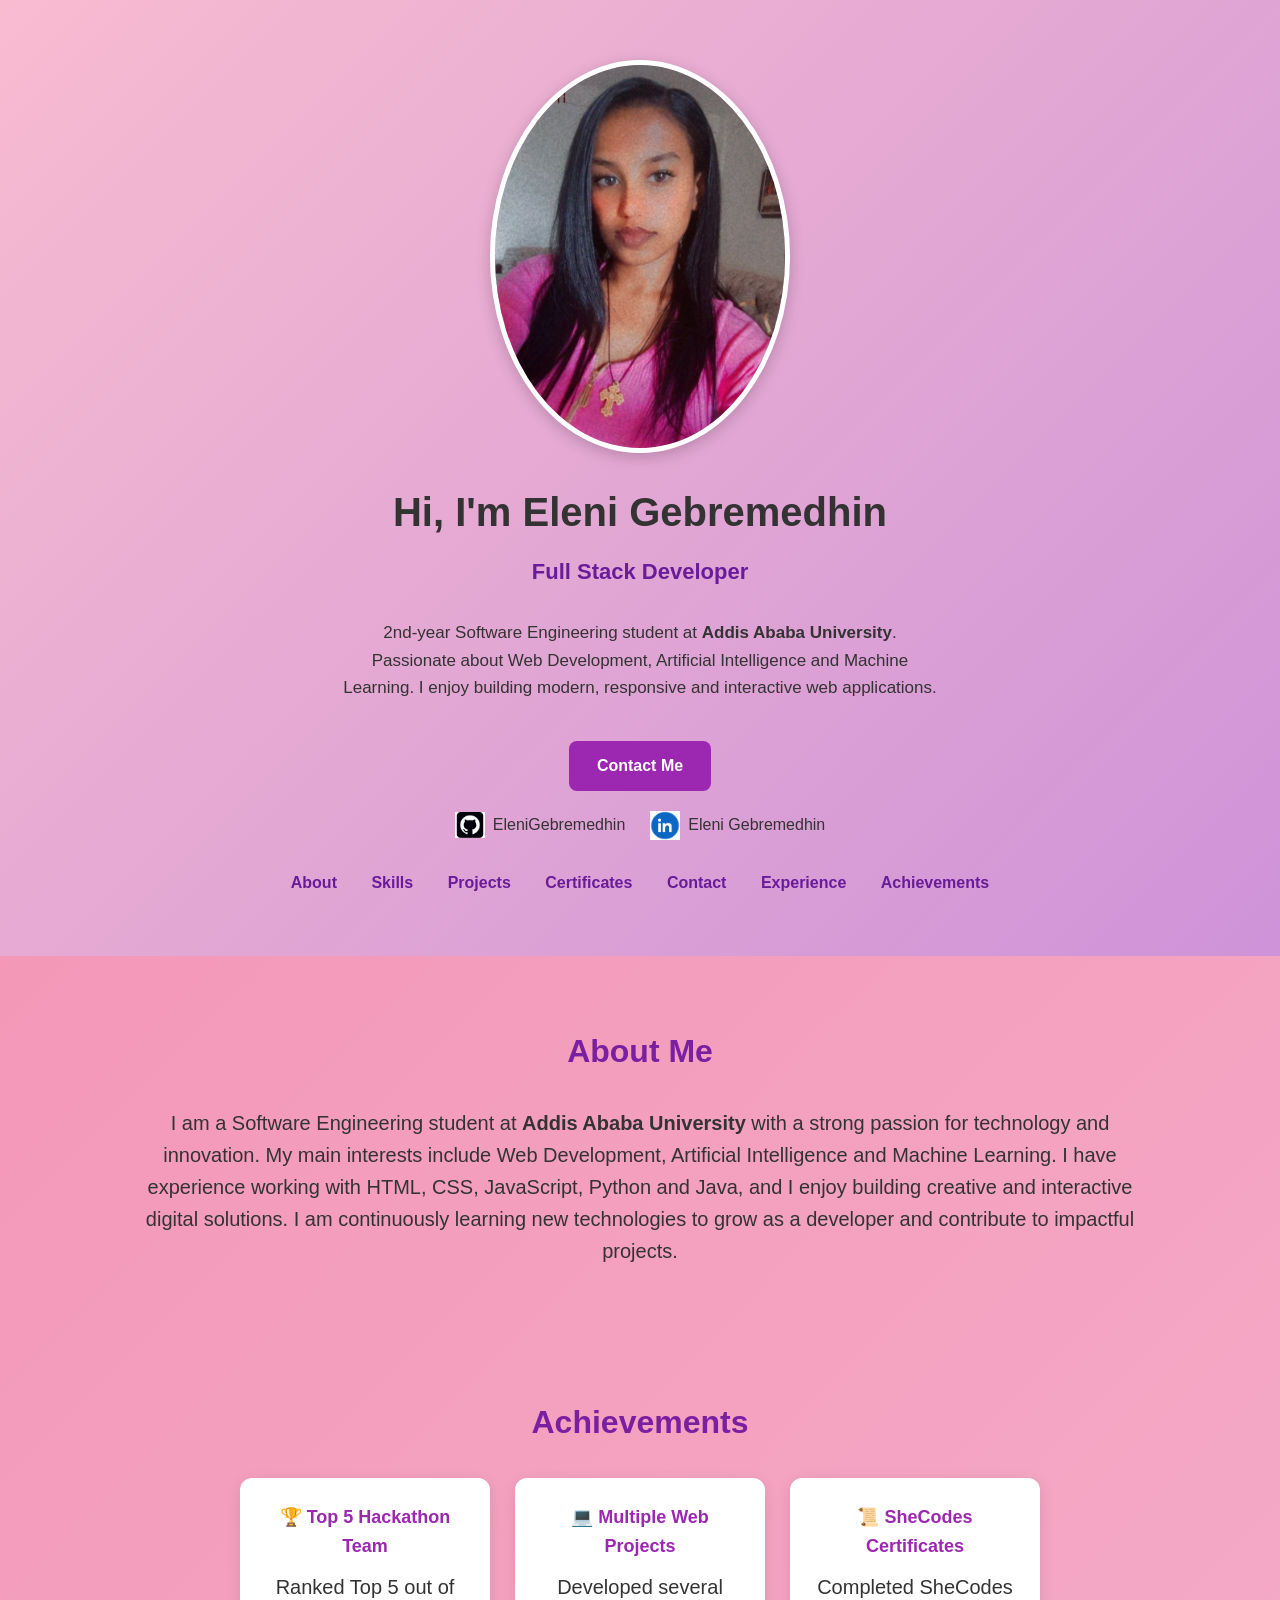
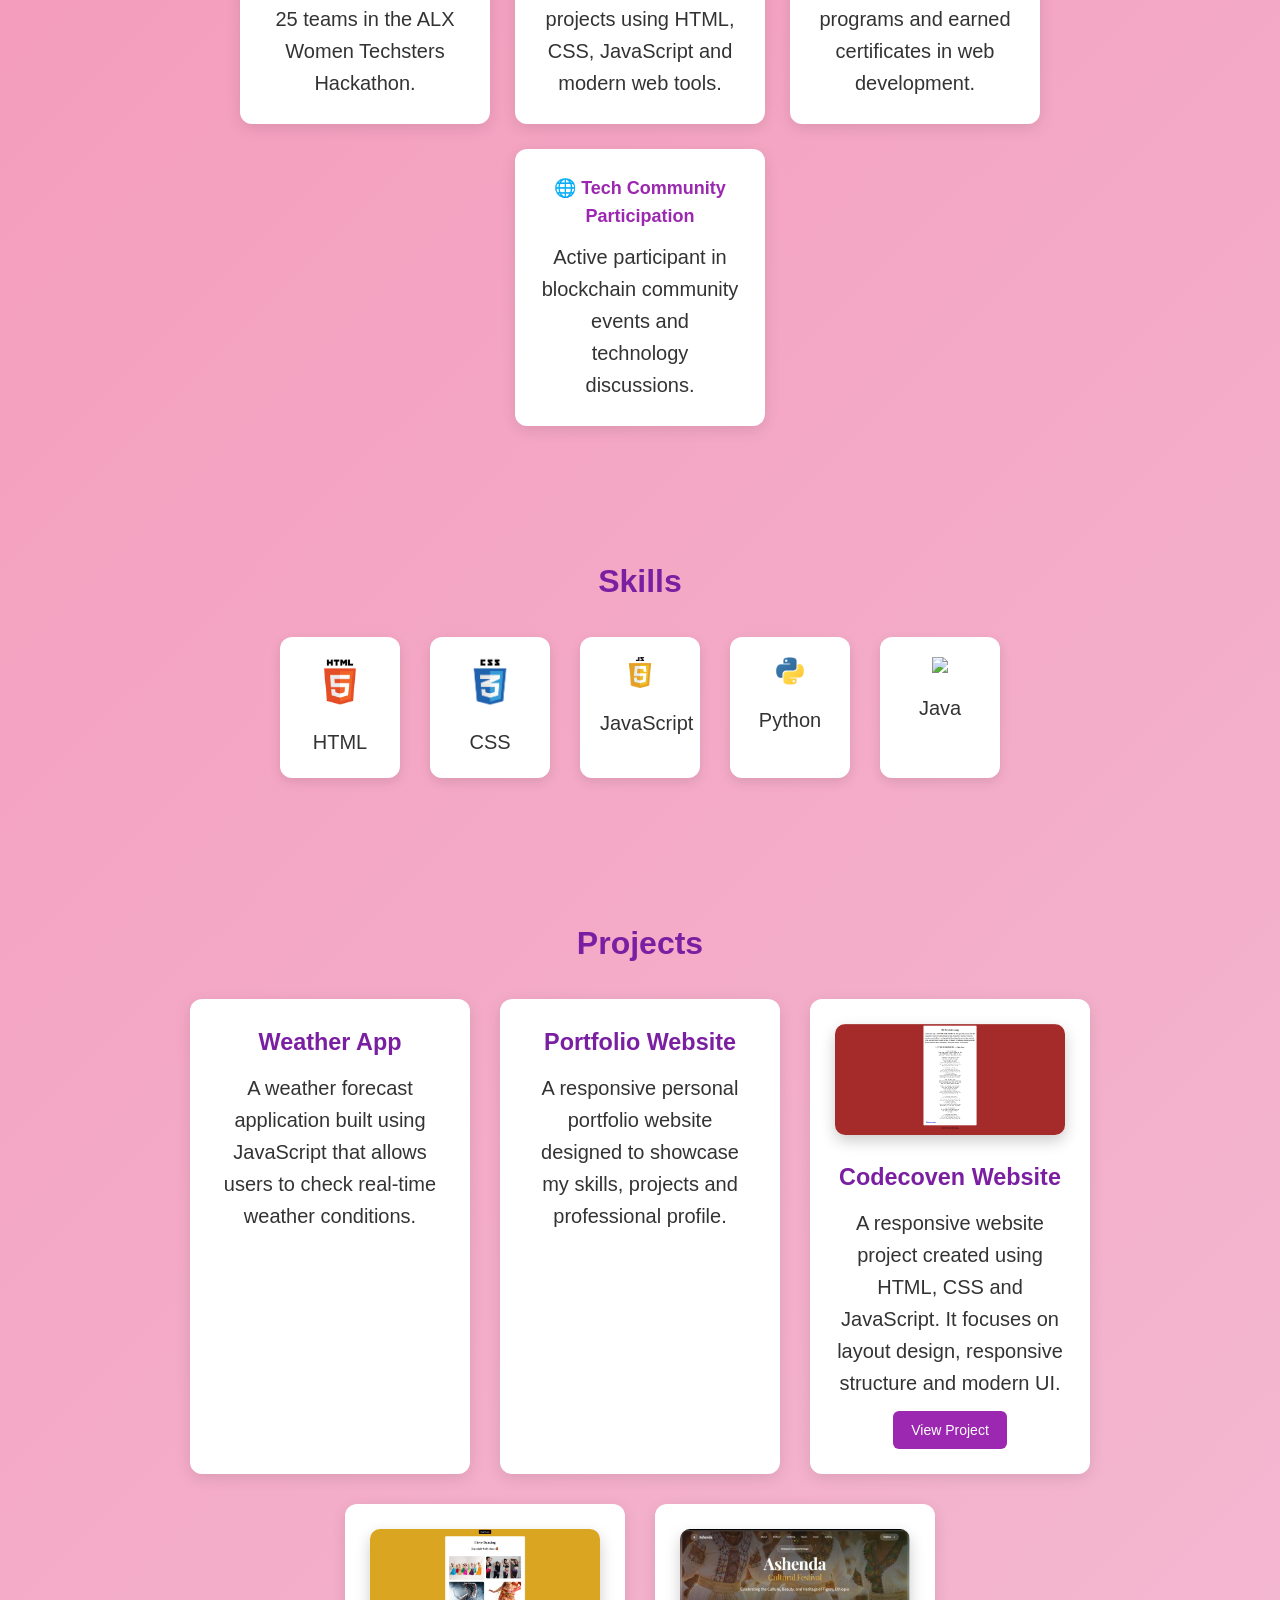
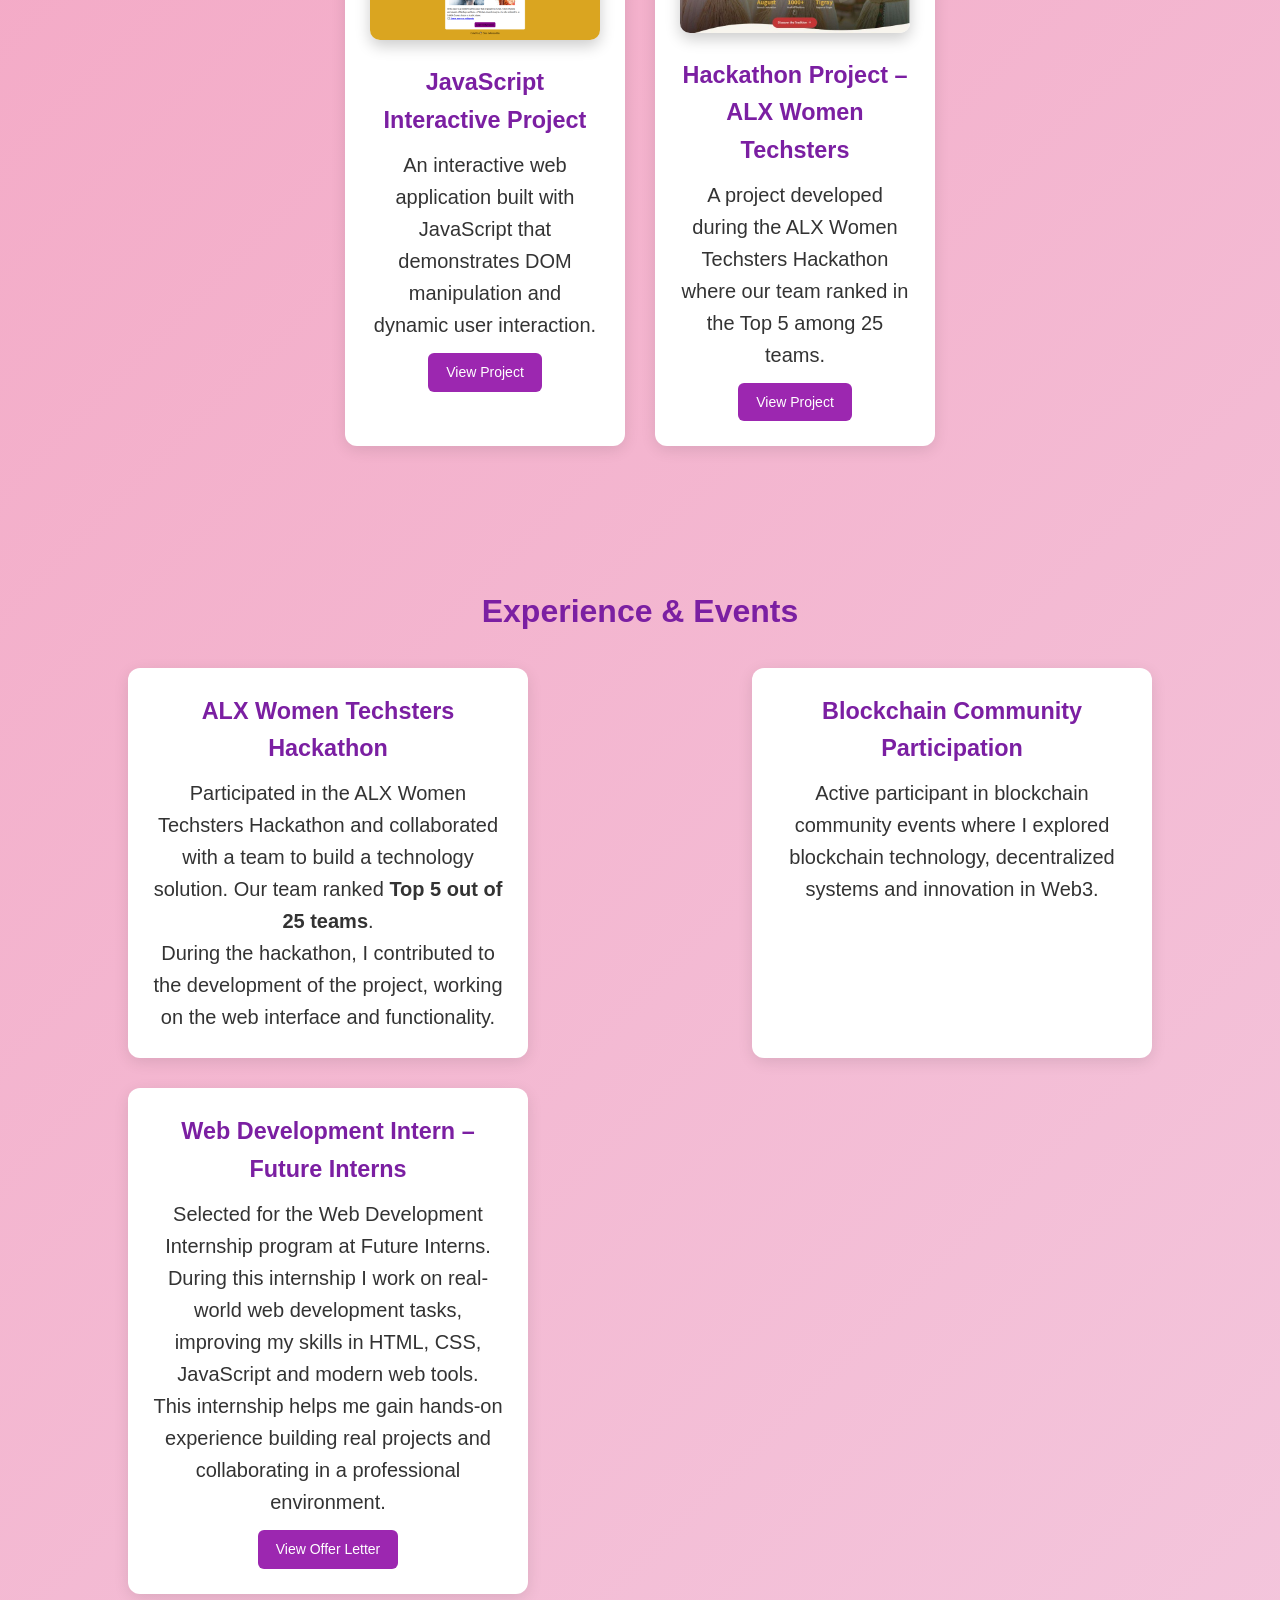
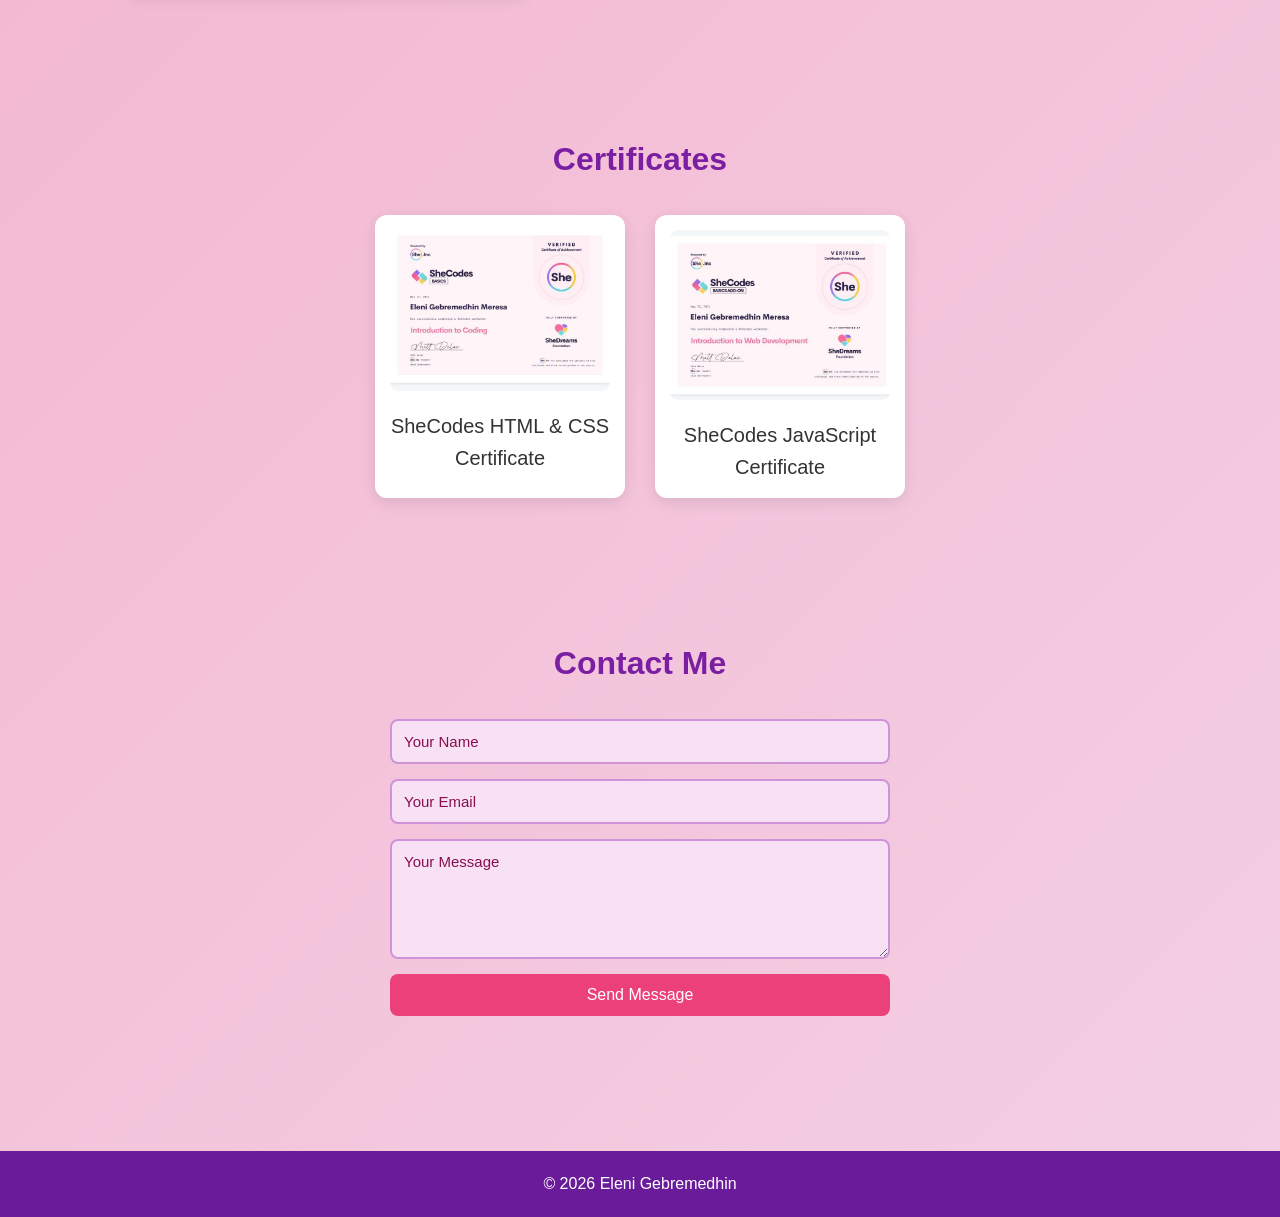
==== index.html @ 20824f91 "Add files via upload" ====
<!doctype html>

<html lang="en">
  <head>
    <meta charset="UTF-8" />
    <meta name="viewport" content="width=device-width, initial-scale=1.0" />

    <title>Eleni Gebremedhin | Full Stack Developer Portfolio</title>

    <meta
      name="description"
      content="Portfolio of Eleni Gebremedhin - Software Engineering student and Full Stack Developer passionate about web development, AI and machine learning."
    />

    <link rel="stylesheet" href="style.css" />
  </head>

  <body>
    <header class="hero">
      <div class="hero-content">
        <img
          src="images/myphoto.jpg"
          alt="Eleni Gebremedhin"
          class="profile-photo"
        />

        <h1>Hi, I'm Eleni Gebremedhin</h1>

        <h2>Full Stack Developer</h2>

        <p>
          2nd-year Software Engineering student at
          <strong>Addis Ababa University</strong>. Passionate about Web
          Development, Artificial Intelligence and Machine Learning. I enjoy
          building modern, responsive and interactive web applications.
        </p>

        <a href="#contact" class="btn-contact">Contact Me</a>

        <div class="social-links">
          <a href="https://github.com/EleniGebremedhin" target="_blank">
            <img src="images/github.jpg" class="social-icon" />
            <span>EleniGebremedhin</span>
          </a>

          <a
            href="https://www.linkedin.com/in/eleni-gebremedhin-b592a8322"
            target="_blank"
          >
            <img src="images/linkedln.png" class="social-icon" />
            <span>Eleni Gebremedhin</span>
          </a>
        </div>
      </div>

      <nav>
        <a href="#about">About</a> <a href="#skills">Skills</a>
        <a href="#projects">Projects</a>
        <a href="#certificates">Certificates</a> <a href="#contact">Contact</a>
        <a href="#experience">Experience</a>
        <a href="#achievements">Achievements</a>
      </nav>
    </header>

    <section id="about">
      <h2>About Me</h2>

      <p>
        I am a Software Engineering student at
        <strong>Addis Ababa University</strong>
        with a strong passion for technology and innovation. My main interests
        include Web Development, Artificial Intelligence and Machine Learning. I
        have experience working with HTML, CSS, JavaScript, Python and Java, and
        I enjoy building creative and interactive digital solutions. I am
        continuously learning new technologies to grow as a developer and
        contribute to impactful projects.
      </p>
    </section>
    <section id="achievements">
      <h2>Achievements</h2>

      <div class="achievements-container">
        <div class="achievement-card">
          <h3>🏆 Top 5 Hackathon Team</h3>
          <p>
            Ranked Top 5 out of 25 teams in the ALX Women Techsters Hackathon.
          </p>
        </div>

        <div class="achievement-card">
          <h3>💻 Multiple Web Projects</h3>
          <p>
            Developed several projects using HTML, CSS, JavaScript and modern
            web tools.
          </p>
        </div>

        <div class="achievement-card">
          <h3>📜 SheCodes Certificates</h3>
          <p>
            Completed SheCodes programs and earned certificates in web
            development.
          </p>
        </div>

        <div class="achievement-card">
          <h3>🌐 Tech Community Participation</h3>
          <p>
            Active participant in blockchain community events and technology
            discussions.
          </p>
        </div>
      </div>
    </section>

    <section id="skills">
      <h2>Skills</h2>

      <div class="skills-container">
        <div class="skill">
          <img src="images/html.png" class="skill-icon" />
          <p>HTML</p>
        </div>

        <div class="skill">
          <img src="images/css.png" class="skill-icon" />
          <p>CSS</p>
        </div>

        <div class="skill">
          <img src="images/javascript.png" class="skill-icon" />
          <p>JavaScript</p>
        </div>

        <div class="skill">
          <img src="images/python.png" class="skill-icon" />
          <p>Python</p>
        </div>

        <div class="skill">
          <img src="images/java.png" class="skill-icon" />
          <p>Java</p>
        </div>
      </div>
    </section>

    <section id="projects">
      <h2>Projects</h2>

      <div class="projects-container">
        <div class="project-card">
          <h3>Weather App</h3>

          <p>
            A weather forecast application built using JavaScript that allows
            users to check real-time weather conditions.
          </p>
        </div>

        <div class="project-card">
          <h3>Portfolio Website</h3>

          <p>
            A responsive personal portfolio website designed to showcase my
            skills, projects and professional profile.
          </p>
        </div>
        <div class="project-card">
          <img src="images/codecoven.png" class="project-img" />
          <h3>Codecoven Website</h3>

          <p>
            A responsive website project created using HTML, CSS and JavaScript.
            It focuses on layout design, responsive structure and modern UI.
          </p>

          <a
            href="projects/Codecoven.html"
            target="_blank"
            class="project-button"
          >
            View Project
          </a>
        </div>

        <div class="project-card">
          <img src="images/project2.png" class="project-img" />
          <h3>JavaScript Interactive Project</h3>

          <p>
            An interactive web application built with JavaScript that
            demonstrates DOM manipulation and dynamic user interaction.
          </p>

          <a
            href="projects/project2.html"
            target="_blank"
            class="project-button"
          >
            View Project
          </a>
        </div>
        <div class="project-card">
          <img src="images/hackathon-project.jpg" class="project-img" />

          <h3>Hackathon Project – ALX Women Techsters</h3>

          <p>
            A project developed during the ALX Women Techsters Hackathon where
            our team ranked in the Top 5 among 25 teams.
          </p>

          <a
            href="https://v0.app/chat/ashenda-festival-webpage-tzwZg72ywv4?ref=UYIZ6I"
            target="_blank"
            class="project-button"
          >
            View Project
          </a>
        </div>
      </div>
    </section>
    <section id="experience">
      <h2>Experience & Events</h2>

      <div class="experience-container">
        <div class="experience-card">
          <h3>ALX Women Techsters Hackathon</h3>

          <p>
            Participated in the ALX Women Techsters Hackathon and collaborated
            with a team to build a technology solution. Our team ranked
            <strong>Top 5 out of 25 teams</strong>.
          </p>

          <p>
            During the hackathon, I contributed to the development of the
            project, working on the web interface and functionality.
          </p>
        </div>

        <div class="experience-card">
          <h3>Blockchain Community Participation</h3>

          <p>
            Active participant in blockchain community events where I explored
            blockchain technology, decentralized systems and innovation in Web3.
          </p>
        </div>

        <div class="experience-card">
          <h3>Web Development Intern – Future Interns</h3>

          <p>
            Selected for the Web Development Internship program at Future
            Interns. During this internship I work on real-world web development
            tasks, improving my skills in HTML, CSS, JavaScript and modern web
            tools.
          </p>

          <p>
            This internship helps me gain hands-on experience building real
            projects and collaborating in a professional environment.
          </p>
          <a
            href="images/internship-offer-letter.pdf"
            target="_blank"
            class="project-button"
          >
            View Offer Letter
          </a>
        </div>
      </div>
    </section>

    <section id="certificates">
      <h2>Certificates</h2>

      <div class="certificate-container">
        <div class="certificate">
          <img src="images/shecodes1.jpg" />

          <p>SheCodes HTML & CSS Certificate</p>
        </div>

        <div class="certificate">
          <img src="images/shecodes2.jpg" />

          <p>SheCodes JavaScript Certificate</p>
        </div>
      </div>
    </section>

    <section id="contact">
      <h2>Contact Me</h2>

      <form id="contact-form">
        <input type="text" name="user_name" placeholder="Your Name" required />

        <input
          type="email"
          name="user_email"
          placeholder="Your Email"
          required
        />

        <textarea
          name="user_message"
          placeholder="Your Message"
          required
        ></textarea>

        <button type="submit">Send Message</button>
      </form>

      <div id="status"></div>
    </section>

    <footer>
      <p>© 2026 Eleni Gebremedhin</p>
    </footer>

    <script src="https://cdn.jsdelivr.net/npm/@emailjs/browser@3/dist/email.min.js"></script>

    <script>
      emailjs.init("rADPZvlkbRIzqwqyi");

      const form = document.getElementById("contact-form");
      const statusDiv = document.getElementById("status");

      form.addEventListener("submit", function (event) {
        event.preventDefault();

        const templateParams = {
          user_name: form.user_name.value,
          user_email: form.user_email.value,
          user_message: form.user_message.value,
        };

        emailjs
          .send("service_0hdz8na", "template_b4c4crr", templateParams)

          .then(
            function () {
              statusDiv.innerText = "Message sent successfully! ✅";
              statusDiv.style.color = "green";
              form.reset();
            },

            function (error) {
              statusDiv.innerText = "Failed to send message ❌";
              statusDiv.style.color = "red";
              console.error(error);
            },
          );
      });
    </script>
  </body>
</html>
---- style.css ----
* {
  margin: 0;
  padding: 0;
  box-sizing: border-box;
  font-family: "Segoe UI", Tahoma, Geneva, Verdana, sans-serif;
}

body {
  background: linear-gradient(-45deg, #f8bbd0, #ce93d8, #f3e5f5, #f48fb1);
  background-size: 400% 400%;
  animation: gradientBG 10s ease infinite;
  color: #333;
  line-height: 1.6;
}
html {
  scroll-behavior: smooth;
}

section {
  padding: 70px 10%;
  text-align: center;
  font-size: 20px;
}

h2 {
  font-size: 32px;
  margin-bottom: 30px;
  color: #7b1fa2;
}

#achievements {
  padding: 60px 10%;
  text-align: center;
}

.achievements-container {
  display: flex;
  justify-content: center;
  flex-wrap: wrap;
  gap: 25px;
  margin-top: 25px;
}

.achievement-card {
  background: white;
  padding: 25px;
  border-radius: 12px;
  width: 250px;
  box-shadow: 0 4px 15px rgba(0, 0, 0, 0.1);
  transition: 0.3s;
}

.achievement-card:hover {
  transform: translateY(-6px);
  box-shadow: 0 10px 25px rgba(0, 0, 0, 0.2);
}

.achievement-card h3 {
  color: #9c27b0;
  margin-bottom: 10px;
  font-size: 18px;
}
.experience-container {
  display: flex;
  justify-content: space-between;
  flex-wrap: wrap;
  gap: 30px;
  margin-top: 20px;
}

.experience-card {
  background: white;
  padding: 25px;
  border-radius: 12px;
  width: 400px;
  box-shadow: 0 4px 15px rgba(0, 0, 0, 0.1);
  transition: 0.3s;
}

.experience-card:hover {
  transform: translateY(-6px);
  box-shadow: 0 10px 25px rgba(0, 0, 0, 0.2);
}

.experience-card h3 {
  color: #7b1fa2;
  margin-bottom: 10px;
}

.hero {
  background: linear-gradient(135deg, #f8bbd0, #ce93d8);
  padding: 60px 10%;
  text-align: center;
}

.hero h1 {
  font-size: 40px;
  margin-top: 20px;
}

.hero h2 {
  font-size: 22px;
  color: #6a1b9a;
  margin-top: 10px;
}

.hero p {
  max-width: 600px;
  margin: 20px auto;
  font-size: 17px;
}

.profile-photo {
  width: 300px;
  border-radius: 50%;
  border: 5px solid white;
  box-shadow: 0 4px 15px rgba(0, 0, 0, 0.2);
}

.btn-contact {
  display: inline-block;
  margin-top: 20px;
  padding: 12px 28px;
  background: #9c27b0;
  color: white;
  text-decoration: none;
  font-weight: bold;
  border-radius: 8px;
  transition: 0.3s;
}

.btn-contact:hover {
  background: #ec407a;
  transform: scale(1.05);
  cursor: pointer;
}

.social-links {
  margin-top: 20px;
  display: flex;
  justify-content: center;
  gap: 25px;
  flex-wrap: wrap;
}

.social-links a {
  display: flex;
  align-items: center;
  gap: 8px;
  text-decoration: none;
  color: #333;
  font-weight: 500;
}

.social-links a:hover .social-icon {
  width: 25px;
  height: 25px;
}
.social-icon {
  width: 30px;
}

nav {
  margin-top: 30px;
}

nav a {
  margin: 0 15px;
  text-decoration: none;
  font-weight: bold;
  color: #6a1b9a;
}

nav a:hover #about p {
  max-width: 750px;
  margin: auto;
  font-size: 17px;
}
.project-img {
  width: 100%;
  border-radius: 10px;
  margin-bottom: 15px;
  box-shadow: 0 6px 15px rgba(0, 0, 0, 0.2);
  transition: 0.3s;
}

.project-img:hover {
  transform: scale(1.03);
}
.project-button {
  display: inline-block;
  margin-top: 12px;
  padding: 8px 18px;
  background: #9c27b0;
  color: white;
  text-decoration: none;
  border-radius: 6px;
  font-size: 14px;
  transition: 0.3s;
}

.project-button:hover {
  background: #ec407a;
  cursor: pointer;
}

.skills-container {
  display: flex;
  justify-content: center;
  flex-wrap: wrap;
  gap: 30px;
  margin-top: 20px;
}

.skill {
  background: white;
  padding: 20px;
  border-radius: 12px;
  width: 120px;
  box-shadow: 0 4px 12px rgba(0, 0, 0, 0.1);
  transition: 0.3s;
}

.skill:hover {
  transform: translateY(-5px);
}

.skill-icon {
  width: 50px;
  margin-bottom: 10px;
}

.projects-container {
  display: flex;
  justify-content: center;
  flex-wrap: wrap;
  gap: 30px;
}

.project-card {
  background: white;
  padding: 25px;
  border-radius: 12px;
  width: 280px;
  box-shadow: 0 4px 15px rgba(0, 0, 0, 0.1);
  transition: 0.3s;
}

.project-card:hover {
  transform: translateY(-6px);
}

.project-card h3 {
  color: #7b1fa2;
  margin-bottom: 10px;
}

.certificate-container {
  display: flex;
  justify-content: center;
  flex-wrap: wrap;
  gap: 30px;
}

.certificate {
  background: white;
  padding: 15px;
  border-radius: 12px;
  width: 250px;
  box-shadow: 0 4px 15px rgba(0, 0, 0, 0.1);
}

.certificate img {
  width: 100%;
  border-radius: 8px;
  margin-bottom: 10px;
}

#contact-form {
  max-width: 500px;
  margin: auto;
  display: flex;
  flex-direction: column;
  gap: 15px;
}

#contact-form input,
#contact-form textarea {
  padding: 12px;
  border-radius: 8px;
  border: 2px solid #ce93d8;
  background: #f8e1f4;
  color: #4a148c;
  font-size: 15px;
}

#contact-form input::placeholder,
#contact-form textarea::placeholder {
  color: #880e4f;
}

#contact-form textarea {
  min-height: 120px;
  resize: vertical;
}

#contact-form button {
  background: #ec407a;
  color: white;
  padding: 12px;
  border: none;
  border-radius: 8px;
  font-size: 16px;
  transition: 0.3s;
}

#contact-form button:hover {
  background: #9c27b0;
  cursor: pointer;
  transform: scale(1.05);
}

#status {
  margin-top: 15px;
  font-weight: bold;
}

footer {
  background: #6a1b9a;
  color: white;
  text-align: center;
  padding: 20px;
  margin-top: 50px;
}

@media (max-width: 768px) {
  .hero h1 {
    font-size: 30px;
  }

  .skills-container {
    gap: 20px;
  }

  .projects-container {
    flex-direction: column;
    align-items: center;
  }
}
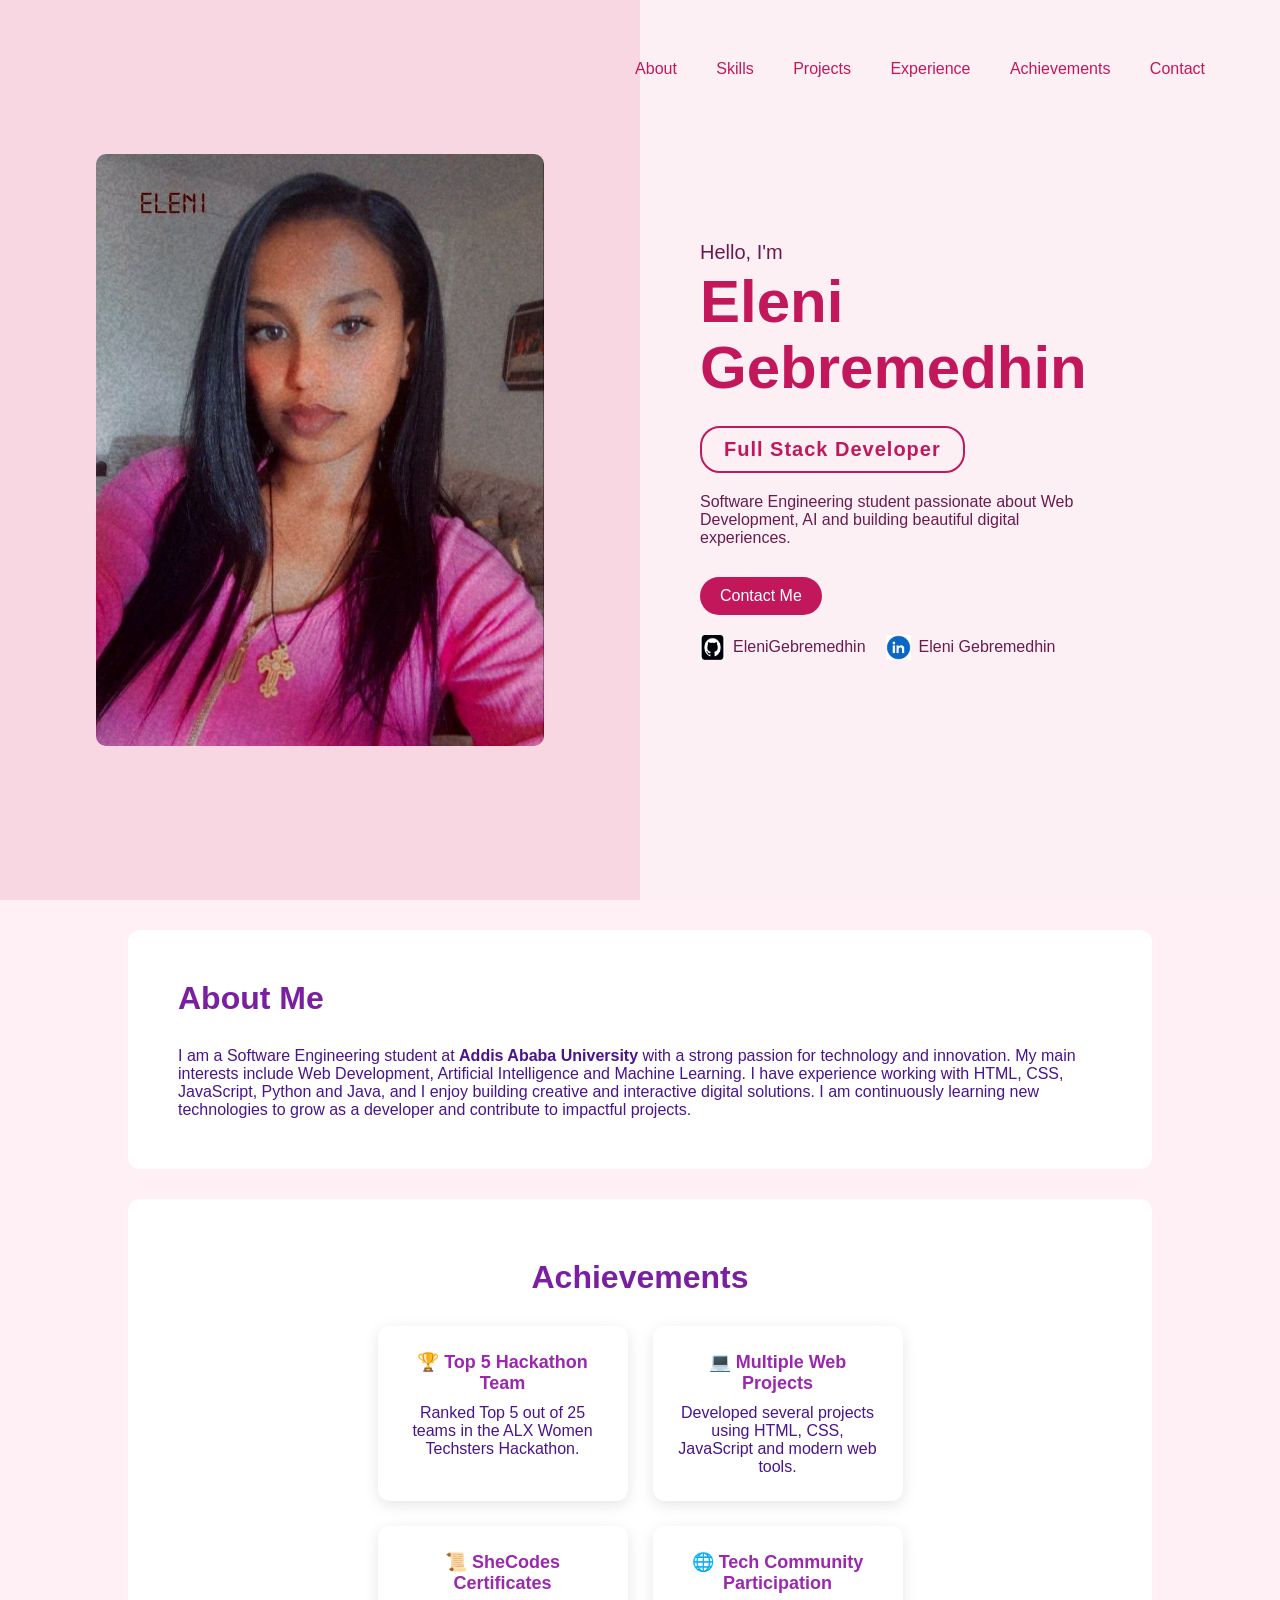
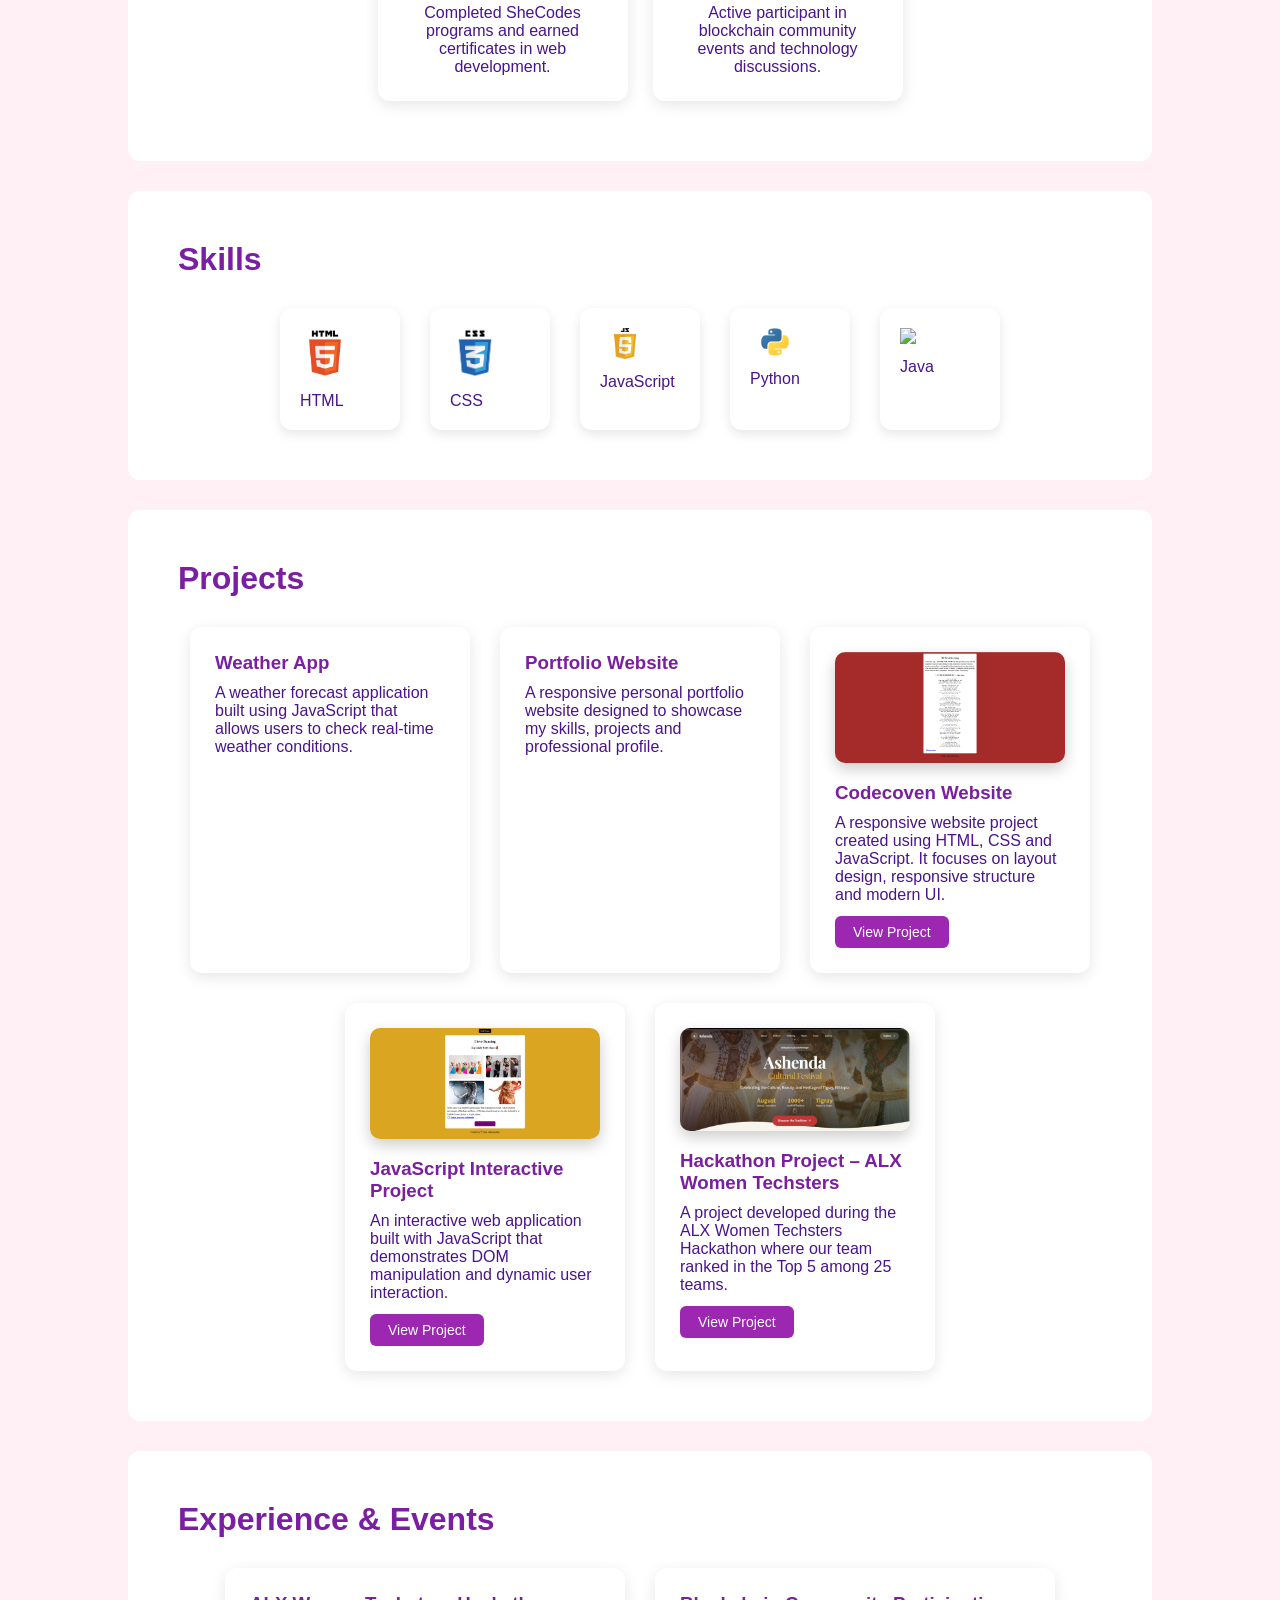
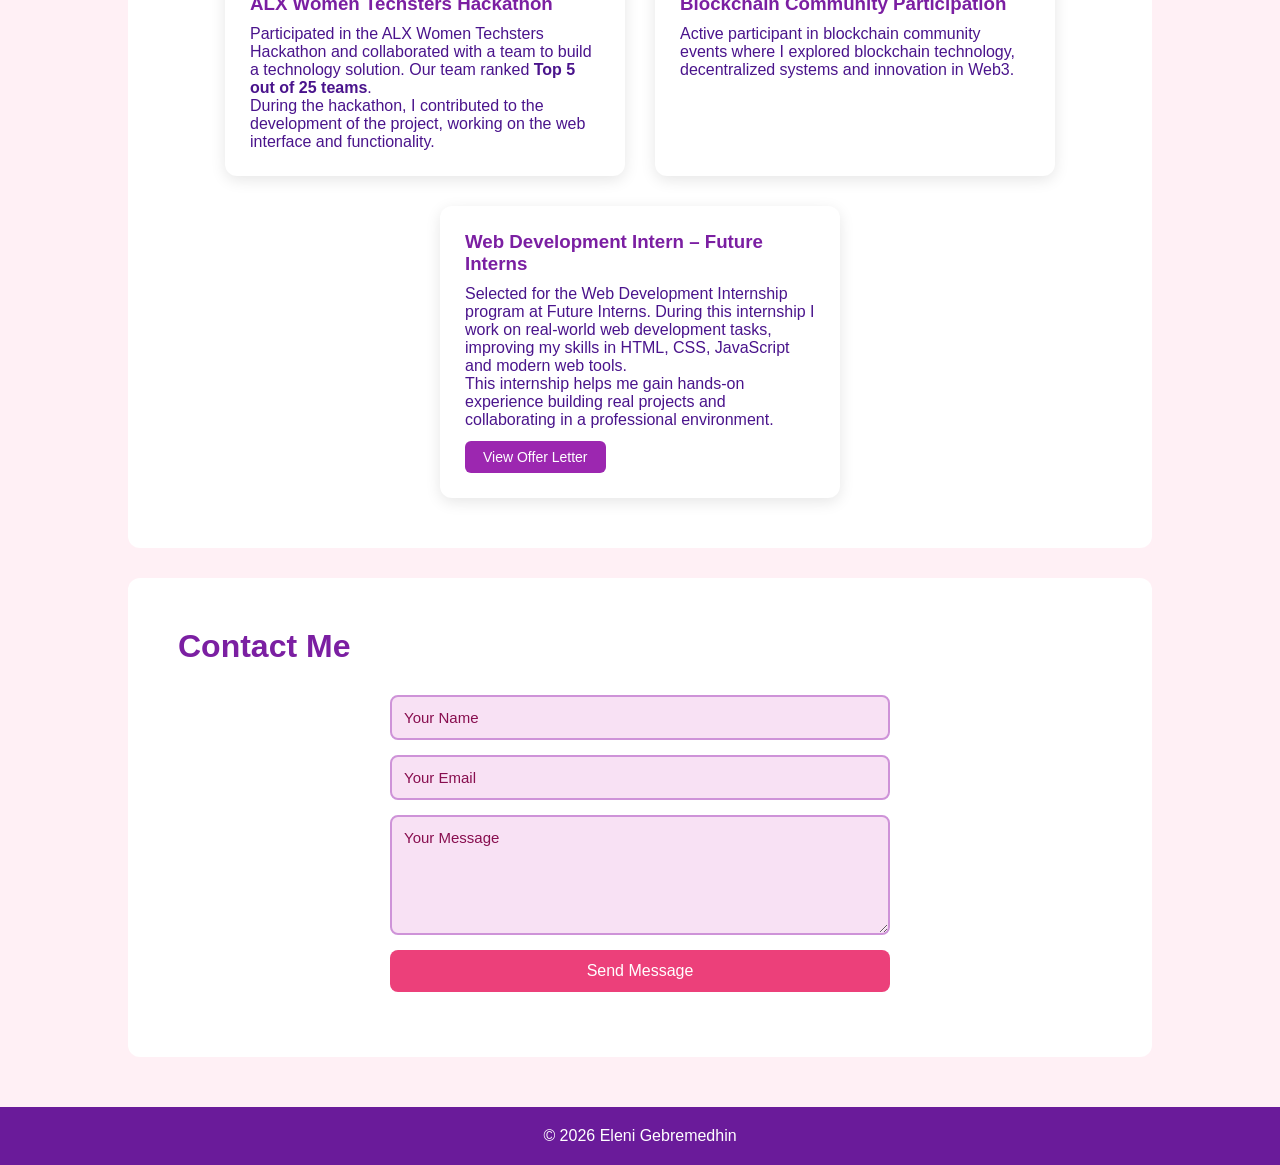
==== commit 06502cd9: "Add files via upload Updated hero section design and styling" ====
--- a/index.html
+++ b/index.html
@@ -17,26 +17,31 @@
 
   <body>
     <header class="hero">
-      <div class="hero-content">
-        <img
-          src="images/myphoto.jpg"
-          alt="Eleni Gebremedhin"
-          class="profile-photo"
-        />
-
-        <h1>Hi, I'm Eleni Gebremedhin</h1>
-
-        <h2>Full Stack Developer</h2>
-
-        <p>
-          2nd-year Software Engineering student at
-          <strong>Addis Ababa University</strong>. Passionate about Web
-          Development, Artificial Intelligence and Machine Learning. I enjoy
-          building modern, responsive and interactive web applications.
+      <div class="hero-left">
+        <img src="images/myphoto.jpg" alt="Eleni" class="hero-image" />
+      </div>
+
+      <div class="hero-right">
+        <nav>
+          <a href="#about">About</a>
+          <a href="#skills">Skills</a>
+          <a href="#projects">Projects</a>
+          <a href="#experience">Experience</a>
+          <a href="#achievements">Achievements</a>
+          <a href="#contact">Contact</a>
+        </nav>
+        <h3 class="greeting">Hello, I'm</h3>
+
+        <h1 class="name">Eleni Gebremedhin</h1>
+
+        <p class="subtitle">Full Stack Developer</p>
+
+        <p class="hero-text">
+          Software Engineering student passionate about Web Development, AI and
+          building beautiful digital experiences.
         </p>
 
-        <a href="#contact" class="btn-contact">Contact Me</a>
-
+        <a href="#contact" class="hero-btn">Contact Me</a>
         <div class="social-links">
           <a href="https://github.com/EleniGebremedhin" target="_blank">
             <img src="images/github.jpg" class="social-icon" />
@@ -52,16 +57,7 @@
           </a>
         </div>
       </div>
-
-      <nav>
-        <a href="#about">About</a> <a href="#skills">Skills</a>
-        <a href="#projects">Projects</a>
-        <a href="#certificates">Certificates</a> <a href="#contact">Contact</a>
-        <a href="#experience">Experience</a>
-        <a href="#achievements">Achievements</a>
-      </nav>
     </header>
-
     <section id="about">
       <h2>About Me</h2>
 
@@ -273,24 +269,6 @@
       </div>
     </section>
 
-    <section id="certificates">
-      <h2>Certificates</h2>
-
-      <div class="certificate-container">
-        <div class="certificate">
-          <img src="images/shecodes1.jpg" />
-
-          <p>SheCodes HTML & CSS Certificate</p>
-        </div>
-
-        <div class="certificate">
-          <img src="images/shecodes2.jpg" />
-
-          <p>SheCodes JavaScript Certificate</p>
-        </div>
-      </div>
-    </section>
-
     <section id="contact">
       <h2>Contact Me</h2>
 
--- a/style.css
+++ b/style.css
@@ -4,35 +4,42 @@
   box-sizing: border-box;
   font-family: "Segoe UI", Tahoma, Geneva, Verdana, sans-serif;
 }
-
 body {
-  background: linear-gradient(-45deg, #f8bbd0, #ce93d8, #f3e5f5, #f48fb1);
-  background-size: 400% 400%;
-  animation: gradientBG 10s ease infinite;
-  color: #333;
-  line-height: 1.6;
+  background: #fff0f5;
+  color: #4a148c;
 }
 html {
   scroll-behavior: smooth;
 }
-
 section {
-  padding: 70px 10%;
-  text-align: center;
-  font-size: 20px;
-}
-
+  background: #ffffff;
+  margin: 30px 10%;
+  padding: 50px;
+  border-radius: 12px;
+}
 h2 {
   font-size: 32px;
   margin-bottom: 30px;
   color: #7b1fa2;
 }
-
+.greeting {
+  font-size: 20px;
+  font-weight: 400;
+  color: #6a1b4d;
+  margin-bottom: 5px;
+}
+
+.name {
+  font-size: 55px;
+  font-weight: 800;
+  color: #c2185b;
+  line-height: 1.1;
+  margin-bottom: 10px;
+}
 #achievements {
   padding: 60px 10%;
   text-align: center;
 }
-
 .achievements-container {
   display: flex;
   justify-content: center;
@@ -40,7 +47,6 @@
   gap: 25px;
   margin-top: 25px;
 }
-
 .achievement-card {
   background: white;
   padding: 25px;
@@ -49,12 +55,10 @@
   box-shadow: 0 4px 15px rgba(0, 0, 0, 0.1);
   transition: 0.3s;
 }
-
 .achievement-card:hover {
   transform: translateY(-6px);
   box-shadow: 0 10px 25px rgba(0, 0, 0, 0.2);
 }
-
 .achievement-card h3 {
   color: #9c27b0;
   margin-bottom: 10px;
@@ -62,12 +66,11 @@
 }
 .experience-container {
   display: flex;
-  justify-content: space-between;
+  justify-content: center;
   flex-wrap: wrap;
   gap: 30px;
   margin-top: 20px;
 }
-
 .experience-card {
   background: white;
   padding: 25px;
@@ -76,47 +79,98 @@
   box-shadow: 0 4px 15px rgba(0, 0, 0, 0.1);
   transition: 0.3s;
 }
-
 .experience-card:hover {
   transform: translateY(-6px);
   box-shadow: 0 10px 25px rgba(0, 0, 0, 0.2);
 }
-
 .experience-card h3 {
   color: #7b1fa2;
   margin-bottom: 10px;
 }
 
 .hero {
-  background: linear-gradient(135deg, #f8bbd0, #ce93d8);
-  padding: 60px 10%;
-  text-align: center;
+  display: flex;
+  min-height: 100vh;
+  background: #fdf0f5;
+}
+.hero-left {
+  width: 50%;
+  display: flex;
+  align-items: center;
+  justify-content: center;
+  background: #f8d7e3;
+}
+
+.hero-image {
+  width: 70%;
+  border-radius: 10px;
+  object-fit: cover;
+  filter: brightness(95%) contrast(105%);
+}
+.hero-right {
+  width: 50%;
+  padding: 60px;
+  display: flex;
+  flex-direction: column;
+  justify-content: center;
+}
+.hero-right nav {
+  position: absolute;
+  top: 30px;
+  right: 60px;
+}
+
+.hero-right nav a {
+  margin-left: 20px;
+  text-decoration: none;
+  color: #c2185b;
+  font-weight: 500;
 }
 
 .hero h1 {
-  font-size: 40px;
+  font-size: 60px;
+  color: #c2185b;
+  line-height: 1.1;
+}
+
+.subtitle {
+  display: inline-block;
+  margin-top: 15px;
+  padding: 10px 22px;
+  width: fit-content;
+  border: 2px solid #c2185b;
+  border-radius: 20px;
+  color: #c2185b;
+  font-size: 20px;
+  font-weight: 700;
+  letter-spacing: 1px;
+}
+.hero-text {
   margin-top: 20px;
-}
-
-.hero h2 {
-  font-size: 22px;
-  color: #6a1b9a;
-  margin-top: 10px;
-}
-
-.hero p {
-  max-width: 600px;
-  margin: 20px auto;
-  font-size: 17px;
-}
-
+  color: #6a1b4d;
+  max-width: 400px;
+}
+
+.hero-btn {
+  display: inline-block;
+  width: fit-content;
+  padding: 10px 20px;
+  background: #c2185b;
+  color: white;
+  text-decoration: none;
+  border-radius: 25px;
+  transition: 0.3s;
+  margin-top: 30px;
+}
+.hero-btn:hover {
+  background: #ec407a;
+}
 .profile-photo {
   width: 300px;
   border-radius: 50%;
   border: 5px solid white;
   box-shadow: 0 4px 15px rgba(0, 0, 0, 0.2);
 }
-
 .btn-contact {
   display: inline-block;
   margin-top: 20px;
@@ -128,49 +182,42 @@
   border-radius: 8px;
   transition: 0.3s;
 }
-
 .btn-contact:hover {
   background: #ec407a;
   transform: scale(1.05);
   cursor: pointer;
 }
-
 .social-links {
   margin-top: 20px;
   display: flex;
-  justify-content: center;
-  gap: 25px;
-  flex-wrap: wrap;
-}
-
+  gap: 20px;
+  align-items: center;
+}
 .social-links a {
   display: flex;
   align-items: center;
   gap: 8px;
   text-decoration: none;
-  color: #333;
+  color: #6a1b4d;
   font-weight: 500;
 }
-
-.social-links a:hover .social-icon {
+.social-links a:hover {
+  color: #c2185b;
+  background: #f8bbd0;
+}
+.social-icon {
   width: 25px;
   height: 25px;
 }
-.social-icon {
-  width: 30px;
-}
-
 nav {
   margin-top: 30px;
 }
-
 nav a {
   margin: 0 15px;
   text-decoration: none;
   font-weight: bold;
   color: #6a1b9a;
 }
-
 nav a:hover #about p {
   max-width: 750px;
   margin: auto;
@@ -183,7 +230,6 @@
   box-shadow: 0 6px 15px rgba(0, 0, 0, 0.2);
   transition: 0.3s;
 }
-
 .project-img:hover {
   transform: scale(1.03);
 }
@@ -198,12 +244,10 @@
   font-size: 14px;
   transition: 0.3s;
 }
-
 .project-button:hover {
   background: #ec407a;
   cursor: pointer;
 }
-
 .skills-container {
   display: flex;
   justify-content: center;
@@ -211,7 +255,6 @@
   gap: 30px;
   margin-top: 20px;
 }
-
 .skill {
   background: white;
   padding: 20px;
@@ -220,23 +263,19 @@
   box-shadow: 0 4px 12px rgba(0, 0, 0, 0.1);
   transition: 0.3s;
 }
-
 .skill:hover {
   transform: translateY(-5px);
 }
-
 .skill-icon {
   width: 50px;
   margin-bottom: 10px;
 }
-
 .projects-container {
   display: flex;
   justify-content: center;
   flex-wrap: wrap;
   gap: 30px;
 }
-
 .project-card {
   background: white;
   padding: 25px;
@@ -245,37 +284,14 @@
   box-shadow: 0 4px 15px rgba(0, 0, 0, 0.1);
   transition: 0.3s;
 }
-
 .project-card:hover {
   transform: translateY(-6px);
 }
-
 .project-card h3 {
   color: #7b1fa2;
   margin-bottom: 10px;
 }
 
-.certificate-container {
-  display: flex;
-  justify-content: center;
-  flex-wrap: wrap;
-  gap: 30px;
-}
-
-.certificate {
-  background: white;
-  padding: 15px;
-  border-radius: 12px;
-  width: 250px;
-  box-shadow: 0 4px 15px rgba(0, 0, 0, 0.1);
-}
-
-.certificate img {
-  width: 100%;
-  border-radius: 8px;
-  margin-bottom: 10px;
-}
-
 #contact-form {
   max-width: 500px;
   margin: auto;
@@ -283,7 +299,6 @@
   flex-direction: column;
   gap: 15px;
 }
-
 #contact-form input,
 #contact-form textarea {
   padding: 12px;
@@ -293,17 +308,14 @@
   color: #4a148c;
   font-size: 15px;
 }
-
 #contact-form input::placeholder,
 #contact-form textarea::placeholder {
   color: #880e4f;
 }
-
 #contact-form textarea {
   min-height: 120px;
   resize: vertical;
 }
-
 #contact-form button {
   background: #ec407a;
   color: white;
@@ -313,18 +325,15 @@
   font-size: 16px;
   transition: 0.3s;
 }
-
 #contact-form button:hover {
   background: #9c27b0;
   cursor: pointer;
   transform: scale(1.05);
 }
-
 #status {
   margin-top: 15px;
   font-weight: bold;
 }
-
 footer {
   background: #6a1b9a;
   color: white;
@@ -332,10 +341,38 @@
   padding: 20px;
   margin-top: 50px;
 }
-
 @media (max-width: 768px) {
+  .hero {
+    flex-direction: column;
+  }
+
+  .hero-left,
+  .hero-right {
+    width: 100%;
+  }
+
+  .hero-right {
+    padding: 30px;
+    text-align: center;
+  }
+
   .hero h1 {
     font-size: 30px;
+  }
+
+  nav {
+    position: static;
+    margin-bottom: 20px;
+  }
+
+  nav a {
+    display: inline-block;
+    margin: 10px;
+  }
+
+  section {
+    margin: 20px;
+    padding: 30px;
   }
 
   .skills-container {
@@ -346,4 +383,20 @@
     flex-direction: column;
     align-items: center;
   }
-}
+  .achievements-container {
+    flex-direction: column;
+    align-items: center;
+  }
+
+  .experience-container {
+    flex-direction: column;
+    align-items: center;
+  }
+
+  .project-card,
+  .achievement-card,
+  .experience-card {
+    width: 100%;
+    max-width: 350px;
+  }
+}
